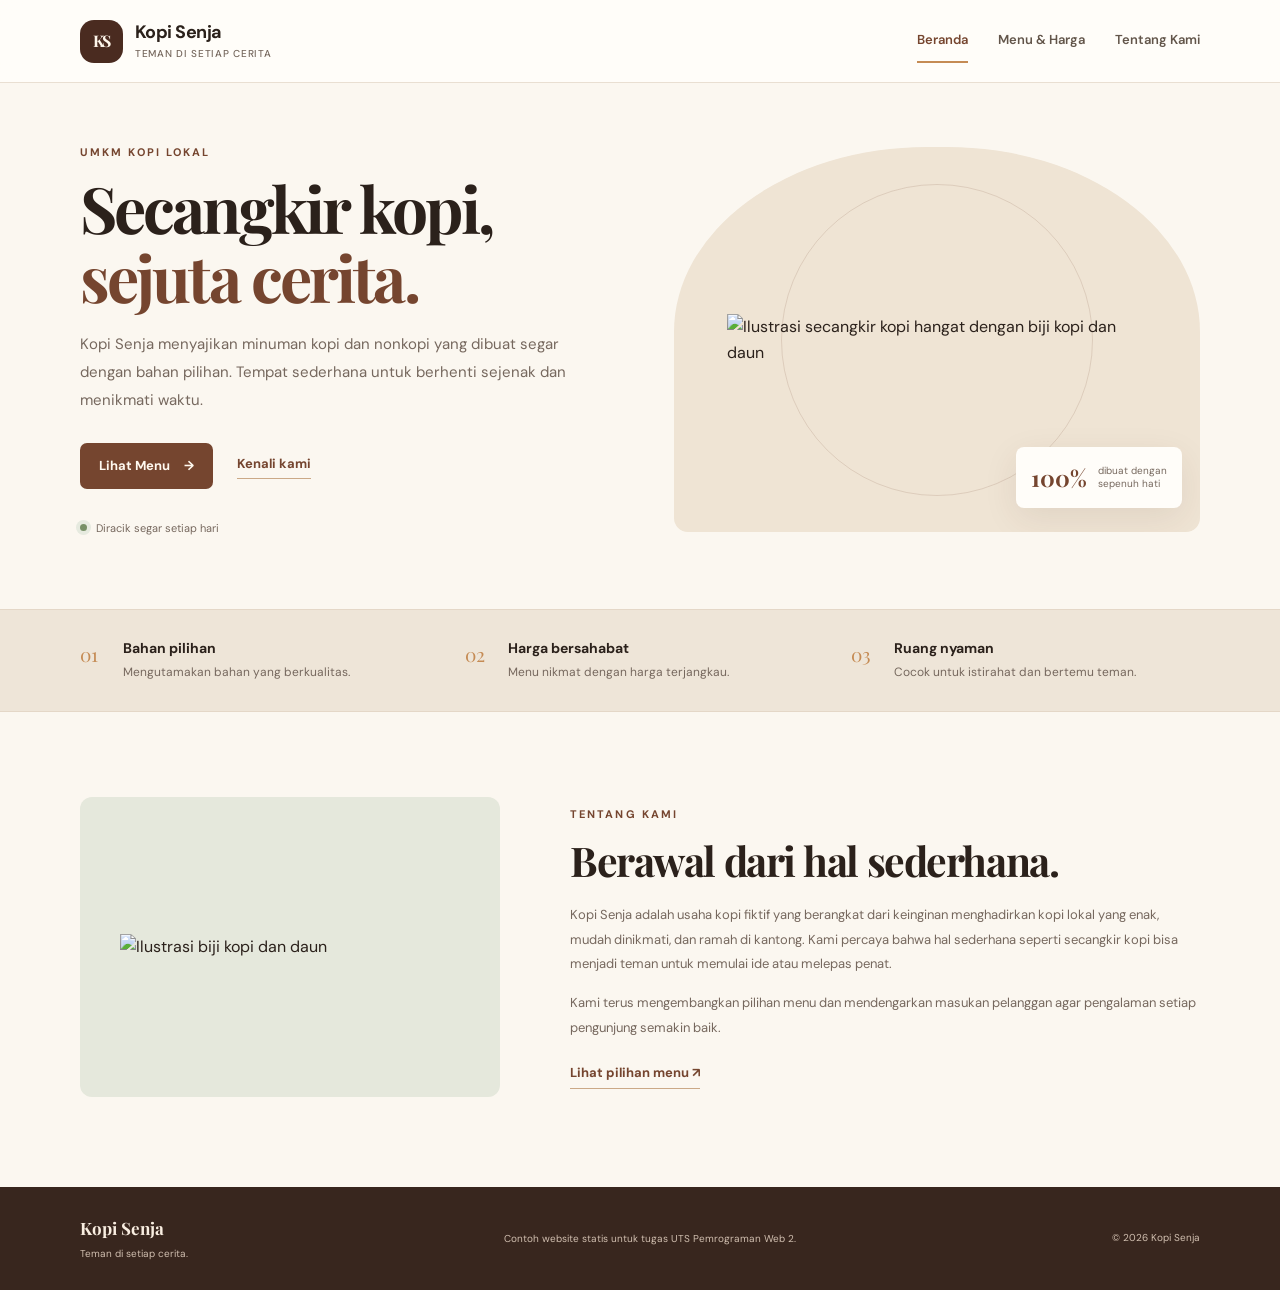
==== index.html @ d242c337 "Add files via upload" ====
<!doctype html>
<html lang="id">
<head>
  <meta charset="utf-8">
  <meta name="viewport" content="width=device-width, initial-scale=1">
  <title>Kopi Senja | Cerita dan Kopi Lokal</title>
  <meta name="description" content="Profil Kopi Senja, UMKM kopi lokal dengan minuman yang dibuat segar setiap hari.">
  <link rel="stylesheet" href="style.css">
</head>
<body>
  <header class="site-header">
    <div class="container nav-wrap">
      <a class="brand" href="index.html" aria-label="Kopi Senja - Beranda">
        <span class="brand-mark" aria-hidden="true">KS</span>
        <span>Kopi Senja<small>Teman di setiap cerita</small></span>
      </a>
      <nav class="main-nav" aria-label="Navigasi utama">
        <a class="active" href="index.html">Beranda</a>
        <a href="menu.html">Menu & Harga</a>
        <a href="#tentang">Tentang Kami</a>
      </nav>
    </div>
  </header>

  <main>
    <section class="hero container">
      <div class="hero-copy">
        <p class="eyebrow">UMKM KOPI LOKAL</p>
        <h1>Secangkir kopi,<br><span>sejuta cerita.</span></h1>
        <p class="lead">Kopi Senja menyajikan minuman kopi dan nonkopi yang dibuat segar dengan bahan pilihan. Tempat sederhana untuk berhenti sejenak dan menikmati waktu.</p>
        <div class="hero-actions">
          <a class="button button-primary" href="menu.html">Lihat Menu <span aria-hidden="true">→</span></a>
          <a class="text-link" href="#tentang">Kenali kami</a>
        </div>
        <div class="hero-note"><span class="dot"></span> Diracik segar setiap hari</div>
      </div>
      <div class="hero-art">
        <img src="assets/kopi-senja.svg" alt="Ilustrasi secangkir kopi hangat dengan biji kopi dan daun">
        <div class="art-tag"><strong>100%</strong><span>dibuat dengan<br>sepenuh hati</span></div>
      </div>
    </section>

    <section class="info-strip" aria-label="Keunggulan Kopi Senja">
      <div class="container info-grid">
        <div><span class="info-number">01</span><h2>Bahan pilihan</h2><p>Mengutamakan bahan yang berkualitas.</p></div>
        <div><span class="info-number">02</span><h2>Harga bersahabat</h2><p>Menu nikmat dengan harga terjangkau.</p></div>
        <div><span class="info-number">03</span><h2>Ruang nyaman</h2><p>Cocok untuk istirahat dan bertemu teman.</p></div>
      </div>
    </section>

    <section class="about-section container" id="tentang">
      <div class="about-image"><img src="assets/biji-kopi.svg" alt="Ilustrasi biji kopi dan daun"></div>
      <div class="about-copy">
        <p class="eyebrow">TENTANG KAMI</p>
        <h2>Berawal dari hal sederhana.</h2>
        <p>Kopi Senja adalah usaha kopi fiktif yang berangkat dari keinginan menghadirkan kopi lokal yang enak, mudah dinikmati, dan ramah di kantong. Kami percaya bahwa hal sederhana seperti secangkir kopi bisa menjadi teman untuk memulai ide atau melepas penat.</p>
        <p>Kami terus mengembangkan pilihan menu dan mendengarkan masukan pelanggan agar pengalaman setiap pengunjung semakin baik.</p>
        <a class="text-link" href="menu.html">Lihat pilihan menu <span aria-hidden="true">↗</span></a>
      </div>
    </section>
  </main>

  <footer class="site-footer">
    <div class="container footer-inner">
      <div><strong>Kopi Senja</strong><p>Teman di setiap cerita.</p></div>
      <p>Contoh website statis untuk tugas UTS Pemrograman Web 2.</p>
      <span>© 2026 Kopi Senja</span>
    </div>
  </footer>
</body>
</html>
---- style.css ----
@import url('https://fonts.googleapis.com/css2?family=DM+Sans:wght@400;500;600;700&family=Playfair+Display:wght@500;600;700&display=swap');
:root{--ink:#2b211b;--muted:#76685e;--cream:#fbf7f0;--paper:#fffdf9;--coffee:#75452f;--coffee-dark:#4a2b20;--caramel:#c58b54;--line:#e9dfd2;--sage:#dfe5d7;}
*{box-sizing:border-box}html{scroll-behavior:smooth}body{margin:0;background:var(--cream);color:var(--ink);font-family:'DM Sans',Arial,sans-serif;line-height:1.65}a{color:inherit;text-decoration:none}.container{width:min(1120px,calc(100% - 44px));margin-inline:auto}.site-header{background:rgba(255,253,249,.94);border-bottom:1px solid var(--line);position:sticky;top:0;z-index:10;backdrop-filter:blur(12px)}.nav-wrap{min-height:82px;display:flex;align-items:center;justify-content:space-between;gap:24px}.brand{display:flex;align-items:center;gap:12px;font-weight:700;letter-spacing:-.03em;font-size:18px;line-height:1.15}.brand small{display:block;margin-top:5px;color:var(--muted);font-size:10px;font-weight:500;letter-spacing:.07em;text-transform:uppercase}.brand-mark{display:grid;place-items:center;width:43px;height:43px;border-radius:14px;background:var(--coffee-dark);color:#fff7ec;font-family:'Playfair Display',Georgia,serif;font-size:16px;letter-spacing:-.07em}.main-nav{display:flex;align-items:center;gap:30px;font-size:13px;font-weight:600;color:#62554a}.main-nav a{padding:10px 0;border-bottom:2px solid transparent}.main-nav a:hover,.main-nav a.active{color:var(--coffee);border-color:var(--caramel)}.hero{display:grid;grid-template-columns:1.02fr .98fr;align-items:center;gap:46px;padding-top:60px;padding-bottom:72px;min-height:525px}.eyebrow{margin:0 0 13px;color:var(--coffee);font-size:11px;font-weight:700;letter-spacing:.19em}.hero h1,.page-heading h1{font-family:'Playfair Display',Georgia,serif;font-size:clamp(43px,5vw,67px);line-height:1.07;letter-spacing:-.045em;margin:0 0 20px}.hero h1 span,.page-heading h1 span{color:var(--coffee)}.lead{color:var(--muted);font-size:15px;line-height:1.85;max-width:520px;margin:0}.hero-actions{display:flex;align-items:center;gap:24px;margin-top:29px}.button{display:inline-flex;align-items:center;justify-content:center;gap:14px;border-radius:7px;padding:12px 19px;font-size:13px;font-weight:700;transition:transform .2s ease,background .2s ease}.button:hover{transform:translateY(-2px)}.button-primary{background:var(--coffee);color:#fff9f0}.button-primary:hover{background:var(--coffee-dark)}.text-link{font-size:13px;font-weight:700;color:var(--coffee);border-bottom:1px solid #cba987;padding-bottom:4px}.hero-note{display:flex;align-items:center;gap:9px;color:var(--muted);font-size:11px;margin-top:30px}.dot{width:7px;height:7px;border-radius:50%;background:#789067;box-shadow:0 0 0 4px #e6eadf}.hero-art{position:relative;background:#efe4d4;border-radius:48% 48% 14px 14px;min-height:385px;display:grid;place-items:center;overflow:hidden}.hero-art:before{content:'';position:absolute;width:310px;height:310px;border:1px solid rgba(117,69,47,.15);border-radius:50%}.hero-art img{width:89%;max-width:420px;position:relative;z-index:1}.art-tag{position:absolute;right:18px;bottom:24px;z-index:2;display:flex;align-items:center;gap:11px;padding:12px 15px;background:var(--paper);box-shadow:0 10px 35px #4a2b2017;border-radius:8px}.art-tag strong{font-family:'Playfair Display',Georgia,serif;font-size:23px;color:var(--coffee)}.art-tag span{font-size:10px;line-height:1.35;color:var(--muted)}.info-strip{background:#eee5d8;border-top:1px solid #e4d7c7;border-bottom:1px solid #e4d7c7}.info-grid{display:grid;grid-template-columns:repeat(3,1fr);gap:36px;padding-top:27px;padding-bottom:28px}.info-grid>div{position:relative;padding-left:43px}.info-number{position:absolute;left:0;top:2px;color:var(--caramel);font-family:'Playfair Display',Georgia,serif;font-size:19px}.info-grid h2{font-size:14px;margin:0 0 3px}.info-grid p{font-size:12px;color:var(--muted);margin:0}.about-section{display:grid;grid-template-columns:.8fr 1.2fr;align-items:center;gap:70px;padding-top:85px;padding-bottom:90px}.about-image{min-height:300px;border-radius:12px;background:#e5e8dc;display:grid;place-items:center;overflow:hidden}.about-image img{width:85%;max-width:340px}.about-copy h2,.contact-note h2{font-family:'Playfair Display',Georgia,serif;font-size:clamp(29px,3.2vw,42px);line-height:1.2;letter-spacing:-.035em;margin:0 0 18px}.about-copy p:not(.eyebrow){color:var(--muted);font-size:13px;line-height:1.9;margin:0 0 14px}.about-copy .text-link{display:inline-block;margin-top:8px}.site-footer{background:#38261e;color:#f9eee1}.footer-inner{display:flex;align-items:center;justify-content:space-between;gap:24px;padding-top:27px;padding-bottom:27px}.footer-inner strong{font-family:'Playfair Display',Georgia,serif;font-size:17px}.footer-inner p{font-size:10px;color:#d1bfb0;margin:3px 0 0}.footer-inner>span{font-size:10px;color:#d1bfb0}.menu-main{padding-top:62px;padding-bottom:70px}.page-heading{text-align:center;margin:0 auto 42px;max-width:650px}.page-heading h1{font-size:clamp(42px,5vw,58px);margin-bottom:14px}.page-heading .lead{margin:auto}.menu-layout{display:grid;grid-template-columns:.72fr 1.28fr;gap:25px;align-items:stretch}.menu-intro-card{background:#ece3d7;border-radius:12px;padding:28px;display:flex;flex-direction:column;align-items:flex-start}.menu-intro-card img{width:100%;max-width:200px;align-self:center;margin:-7px auto 13px}.menu-intro-card h2{font-family:'Playfair Display',Georgia,serif;font-size:27px;margin:0 0 9px}.menu-intro-card p{color:var(--muted);font-size:13px;line-height:1.8;margin:0 0 25px}.menu-intro-card .button{margin-top:auto}.table-card{padding:24px;background:var(--paper);border:1px solid var(--line);border-radius:12px;overflow-x:auto;box-shadow:0 12px 35px #4a2b2008}table{width:100%;border-collapse:collapse;text-align:left;font-size:12px;white-space:nowrap}caption{text-align:left;font-weight:700;color:var(--coffee);font-size:13px;padding:0 0 15px}thead{background:#f0e7dc}th,td{padding:13px 12px;border-bottom:1px solid var(--line)}th{font-size:11px;color:var(--coffee-dark);font-weight:700}tbody tr:last-child td{border-bottom:0}tbody tr:hover{background:#fdf7ef}.table-note{font-size:10px;color:var(--muted);margin:12px 0 0}.contact-note{display:flex;align-items:center;justify-content:space-between;gap:30px;margin-top:50px;padding:30px 34px;background:#e7e9df;border-radius:12px}.contact-note .eyebrow{margin-bottom:7px}.contact-note h2{font-size:26px;margin-bottom:6px}.contact-note p:not(.eyebrow){font-size:12px;color:var(--muted);margin:0}.contact-note .text-link{white-space:nowrap}
@media(max-width:760px){.nav-wrap{align-items:flex-start;flex-direction:column;padding-top:15px;padding-bottom:12px;gap:10px}.main-nav{gap:20px;flex-wrap:wrap}.hero{grid-template-columns:1fr;padding-top:46px;padding-bottom:45px;gap:34px}.hero-art{min-height:300px}.hero-art img{max-width:330px}.info-grid{grid-template-columns:1fr;gap:18px}.about-section{grid-template-columns:1fr;gap:30px;padding-top:55px;padding-bottom:60px}.about-image{min-height:230px}.menu-layout{grid-template-columns:1fr}.menu-intro-card{align-items:center;text-align:center}.menu-intro-card img{max-width:150px}.table-card{padding:15px}.contact-note{align-items:flex-start;flex-direction:column;padding:25px}.footer-inner{align-items:flex-start;flex-direction:column;gap:12px}.menu-main{padding-top:45px}}@media(max-width:410px){.container{width:calc(100% - 30px)}.main-nav{gap:14px;font-size:12px}.hero h1{font-size:42px}.hero-actions{gap:15px;flex-wrap:wrap}.table-card{margin-inline:-5px}th,td{padding:11px 8px}}
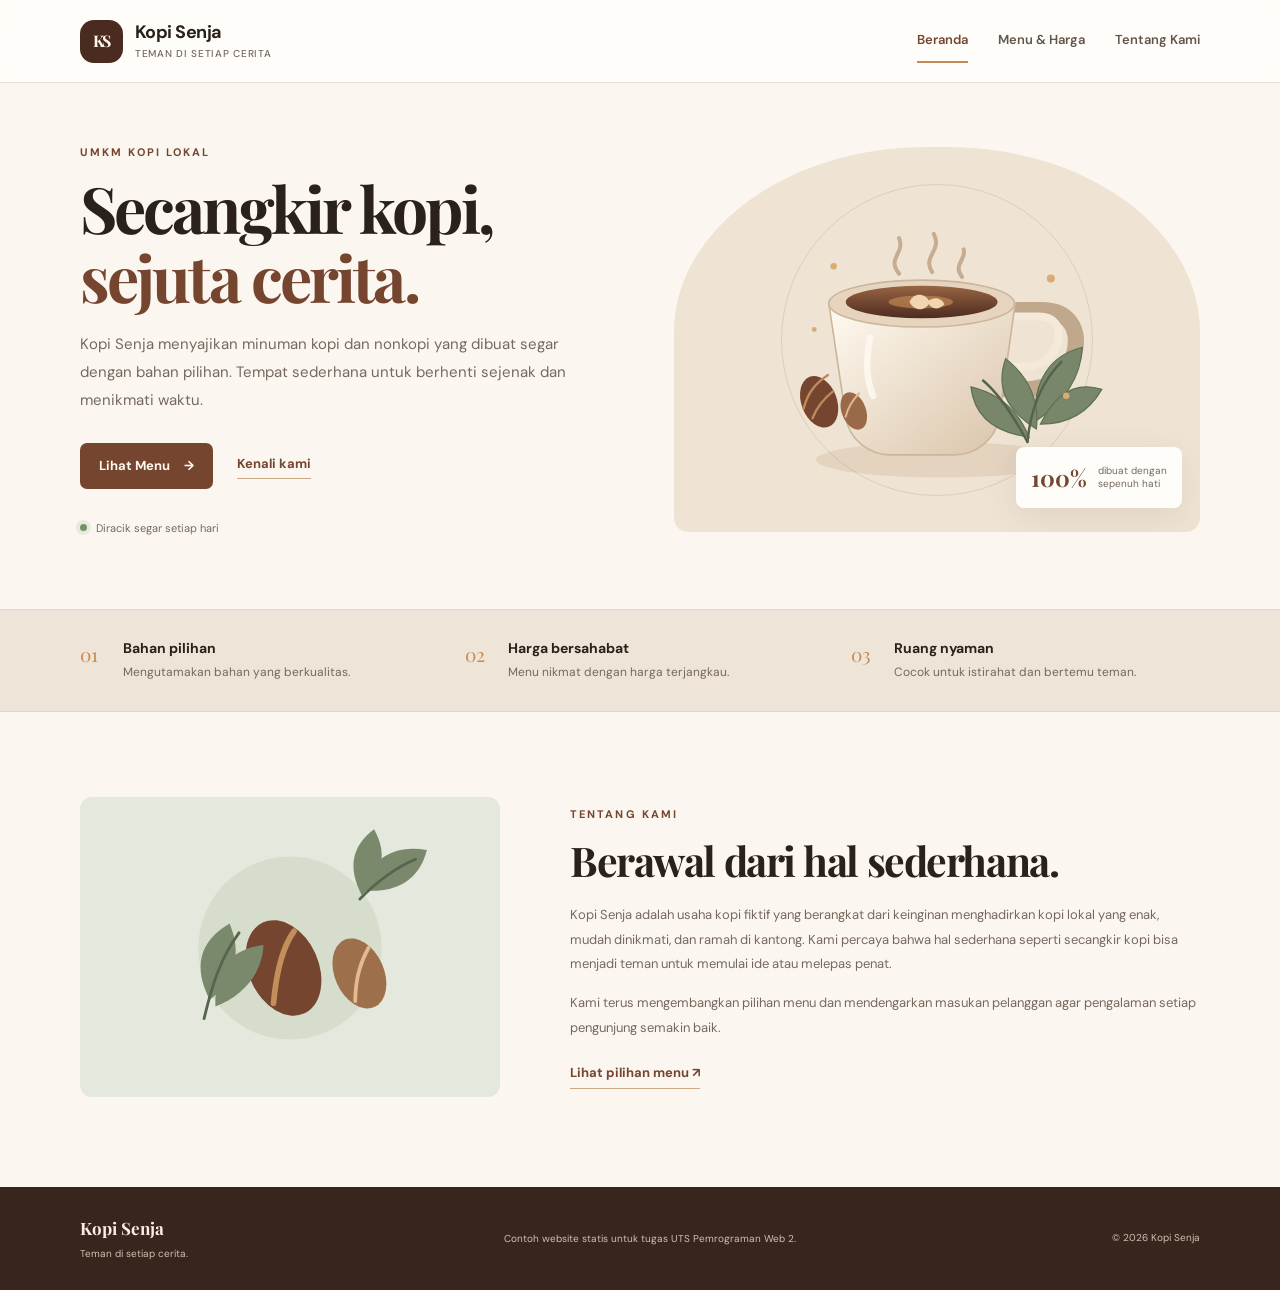
==== commit da6e9ef8: "Add files via upload" ====
--- a/index.html
+++ b/index.html
@@ -35,7 +35,7 @@
         <div class="hero-note"><span class="dot"></span> Diracik segar setiap hari</div>
       </div>
       <div class="hero-art">
-        <img src="assets/kopi-senja.svg" alt="Ilustrasi secangkir kopi hangat dengan biji kopi dan daun">
+        <img src="kopi-senja.svg" alt="Ilustrasi secangkir kopi hangat dengan biji kopi dan daun">
         <div class="art-tag"><strong>100%</strong><span>dibuat dengan<br>sepenuh hati</span></div>
       </div>
     </section>
@@ -49,7 +49,7 @@
     </section>
 
     <section class="about-section container" id="tentang">
-      <div class="about-image"><img src="assets/biji-kopi.svg" alt="Ilustrasi biji kopi dan daun"></div>
+      <div class="about-image"><img src="biji-kopi.svg" alt="Ilustrasi biji kopi dan daun"></div>
       <div class="about-copy">
         <p class="eyebrow">TENTANG KAMI</p>
         <h2>Berawal dari hal sederhana.</h2>
